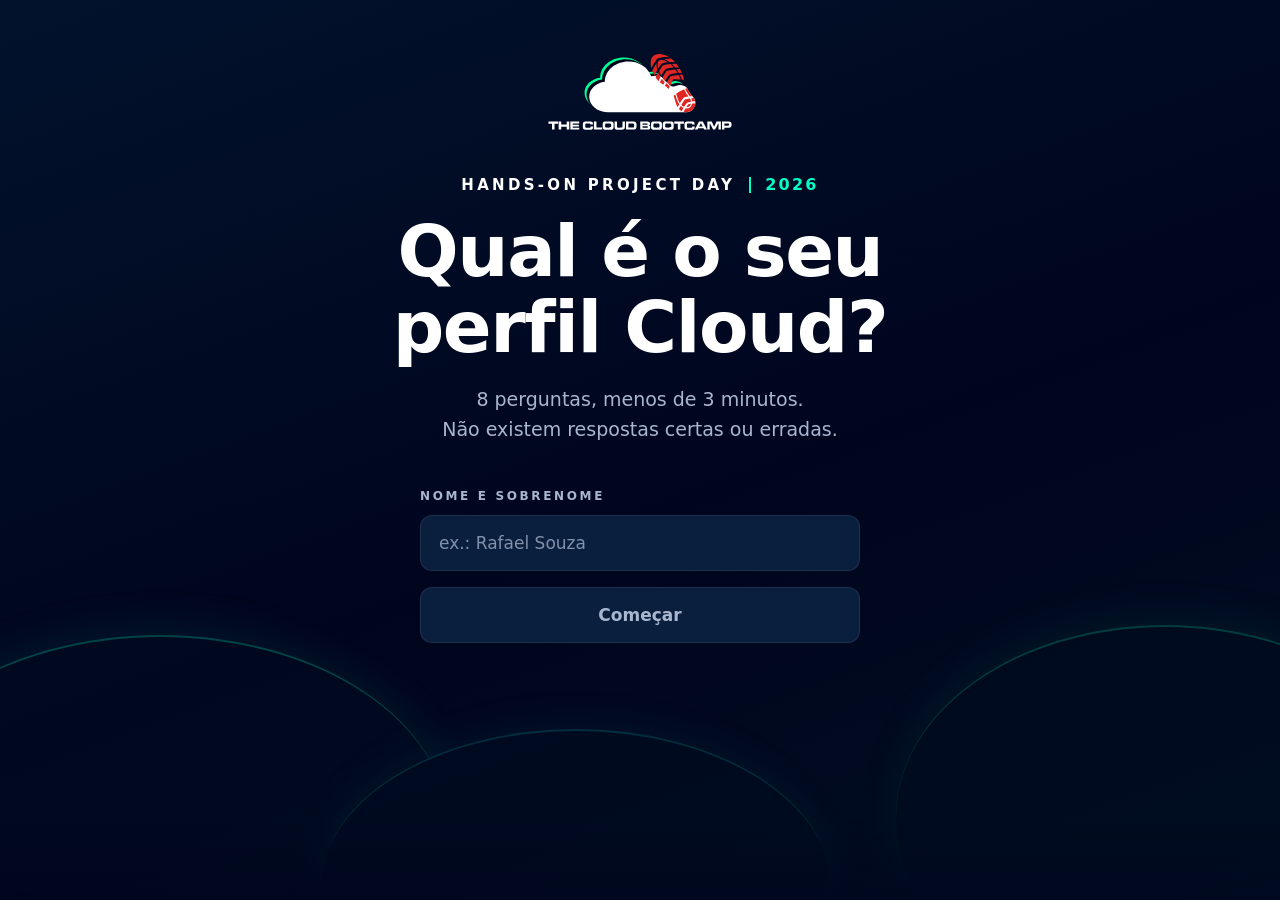
==== index.html @ 8b4b8406 "feat: Quizablauf von Start bis Ergebnis verbinden Mischen per Fisher-Yates, Dimension bleibt außerha" ====
<!DOCTYPE html>
<html lang="pt-BR">
<head>
  <meta charset="utf-8">
  <meta name="viewport" content="width=device-width, initial-scale=1">
  <title>Qual é o seu perfil Cloud? · Hands-on Project Day 2026</title>
  <link rel="stylesheet" href="./src/styles.css">
  <script type="module" src="./src/quiz.js"></script>
</head>
<body>
  <main>
    <section id="tela-inicio" class="tela tela-inicio" aria-labelledby="inicio-titulo">
      <div class="decor" aria-hidden="true">
        <div class="decor-predios">
          <span style="--w:28px;--h:60px"></span>
          <span style="--w:40px;--h:110px"></span>
          <span style="--w:24px;--h:80px"></span>
          <span style="--w:46px;--h:140px"></span>
          <span style="--w:30px;--h:70px"></span>
        </div>
        <span class="decor-colina decor-colina-1"></span>
        <span class="decor-colina decor-colina-2"></span>
        <span class="decor-colina decor-colina-3"></span>
        <span class="decor-fade"></span>
      </div>

      <div class="inicio-conteudo">
        <img class="inicio-logo" src="./assets/logo-tcb.svg" alt="The Cloud Bootcamp" width="211" height="87">

        <div class="inicio-cabecalho">
          <p class="evento">
            <span class="eyebrow">HANDS-ON PROJECT DAY</span>
            <span class="evento-divisor"></span>
            <span class="evento-ano">2026</span>
          </p>
          <h1 id="inicio-titulo" class="inicio-titulo" tabindex="-1">Qual é o seu perfil Cloud?</h1>
          <p class="inicio-sub">8 perguntas, menos de 3 minutos.<br>Não existem respostas certas ou erradas.</p>
        </div>

        <form id="form-inicio" class="form-inicio" novalidate>
          <label for="nome" class="eyebrow eyebrow-muted">NOME E SOBRENOME</label>
          <input id="nome" name="nome" type="text" class="campo" autocomplete="name" placeholder="ex.: Rafael Souza" maxlength="60" required>
          <button id="btn-comecar" type="submit" class="btn btn-primario" disabled>Começar</button>
          <p id="inicio-erro" class="erro" role="alert" hidden></p>
        </form>
      </div>
    </section>

    <section id="tela-quiz" class="tela tela-quiz" aria-labelledby="quiz-pergunta" hidden>
      <div class="quiz">
        <header class="quiz-topo">
          <div id="quiz-progresso" class="progresso" role="progressbar" aria-valuemin="1"></div>
          <div class="quiz-meta">
            <span class="eyebrow eyebrow-muted">HANDS-ON PROJECT DAY</span>
            <span class="contador"><span id="quiz-atual" class="contador-atual">01</span> / <span id="quiz-total">08</span></span>
          </div>
        </header>

        <h1 id="quiz-pergunta" class="quiz-pergunta" tabindex="-1"></h1>

        <div id="quiz-opcoes" class="opcoes" role="radiogroup" aria-labelledby="quiz-pergunta"></div>

        <nav class="quiz-nav" aria-label="Navegação do quiz">
          <button id="btn-voltar" type="button" class="btn btn-secundario">Voltar</button>
          <button id="btn-proxima" type="button" class="btn btn-primario" disabled>Próxima</button>
        </nav>
      </div>
    </section>

    <section id="tela-resultado" class="tela tela-resultado" aria-labelledby="resultado-titulo" hidden>
      <div class="resultado">
        <div class="resultado-perfil">
          <p class="eyebrow eyebrow-muted">SEU PERFIL CLOUD É</p>
          <h1 id="resultado-titulo" class="resultado-titulo" tabindex="-1"></h1>
          <div class="pill-afinidade">
            <span id="pill-icone" class="pill-icone" aria-hidden="true"></span>
            <span class="pill-divisor"></span>
            <span class="pill-textos">
              <span id="pill-rotulo" class="pill-rotulo"></span>
              <span id="pill-perfil" class="pill-perfil"></span>
            </span>
          </div>
          <p id="resultado-complementar" class="resultado-complementar" hidden></p>
        </div>

        <figure class="resultado-radar">
          <div id="radar-pagina" class="radar-pagina" role="img"></div>
          <figcaption>
            <ul id="resultado-pontos" class="resultado-pontos"></ul>
          </figcaption>
        </figure>

        <div class="resultado-cracha">
          <div class="resultado-cracha-titulo">
            <p class="eyebrow eyebrow-muted">SEU CRACHÁ VIRTUAL</p>
            <h2>Compartilhe com sua rede</h2>
          </div>
          <div id="cracha-preview" class="cracha-preview" role="img" aria-label="Prévia do crachá"></div>
          <div class="resultado-acoes">
            <button id="btn-baixar" type="button" class="btn btn-primario">Baixar crachá (PNG)</button>
            <button id="btn-refazer" type="button" class="btn btn-secundario">Refazer o quiz</button>
          </div>
          <p id="resultado-erro" class="erro" role="alert" hidden></p>
        </div>
      </div>
    </section>
  </main>
</body>
</html>
---- src/styles.css ----
/* Perfil Cloud TCB — tokens extraídos de DESIGN.md. Não criar variações. */

/* Fontes hospedadas no próprio site (OFL): sem requisição a terceiros. */
@font-face {
  font-family: 'Inter';
  font-style: normal;
  font-weight: 400 600;
  font-display: swap;
  src: url('../assets/fonts/inter-latin.woff2') format('woff2');
  unicode-range: U+0000-00FF, U+0131, U+0152-0153, U+02BB-02BC, U+02C6, U+02DA, U+02DC, U+0304, U+0308, U+0329, U+2000-206F, U+20AC, U+2122, U+2191, U+2193, U+2212, U+2215, U+FEFF, U+FFFD;
}

@font-face {
  font-family: 'Inter';
  font-style: normal;
  font-weight: 400 600;
  font-display: swap;
  src: url('../assets/fonts/inter-latin-ext.woff2') format('woff2');
  unicode-range: U+0100-02BA, U+02BD-02C5, U+02C7-02CC, U+02CE-02D7, U+02DD-02FF, U+0304, U+0308, U+0329, U+1D00-1DBF, U+1E00-1E9F, U+1EF2-1EFF, U+2020, U+20A0-20AB, U+20AD-20C4, U+2113, U+2C60-2C7F, U+A720-A7FF;
}

@font-face {
  font-family: 'Sora';
  font-style: normal;
  font-weight: 600 800;
  font-display: swap;
  src: url('../assets/fonts/sora-latin.woff2') format('woff2');
  unicode-range: U+0000-00FF, U+0131, U+0152-0153, U+02BB-02BC, U+02C6, U+02DA, U+02DC, U+0304, U+0308, U+0329, U+2000-206F, U+20AC, U+2122, U+2191, U+2193, U+2212, U+2215, U+FEFF, U+FFFD;
}

@font-face {
  font-family: 'Sora';
  font-style: normal;
  font-weight: 600 800;
  font-display: swap;
  src: url('../assets/fonts/sora-latin-ext.woff2') format('woff2');
  unicode-range: U+0100-02BA, U+02BD-02C5, U+02C7-02CC, U+02CE-02D7, U+02DD-02FF, U+0304, U+0308, U+0329, U+1D00-1DBF, U+1E00-1E9F, U+1EF2-1EFF, U+2020, U+20A0-20AB, U+20AD-20C4, U+2113, U+2C60-2C7F, U+A720-A7FF;
}

:root {
  /* Base (fundos) */
  --tcb-navy-900: #00051E;
  --tcb-navy-800: #010C20;
  --tcb-navy-700: #02122C;
  --tcb-navy-600: #0A1F3D;
  --tcb-navy-500: #183C78;

  /* Acento (identidade) */
  --tcb-green: #00FF95;
  --tcb-mint: #00FFC4;
  --tcb-aqua: #44FDD5;
  --tcb-cyan: #00E1EC;
  --tcb-teal: #00B490;
  --tcb-teal-deep: #008484;
  --tcb-red: #DF2622; /* só no logo e no ícone Security */

  /* Texto */
  --text-primary: #FFFFFF;
  --text-muted: #A9B6D0;
  --text-accent: #00FFC4;

  /* Cores por dimensão (fixas) */
  --dim-multicloud: #00E2FF;
  --dim-devops: #00FFC4;
  --dim-security: #FF272D;
  --dim-finops: #FFE874;
  --dim-data-ai: #A951F8;

  /* Gradientes */
  --bg-gradient: linear-gradient(160deg, #02122C 0%, #00051E 55%, #010E20 100%);
  --badge-border-gradient: linear-gradient(180deg, #00E1EC 0%, #00FFC4 18%, #183C78 55%, #3C609C 100%);

  /* Tipografia */
  --font-display: Sora, Inter, system-ui, sans-serif;
  --font-body: Inter, system-ui, sans-serif;
  --tracking-eyebrow: 0.22em;
  --tracking-vertical: 0.3em;

  /* Escala do crachá (base 1080×1350) */
  --badge-w: 1080px;
  --badge-h: 1350px;
  --badge-name: 92px;
  --badge-profile: 46px;
  --badge-eyebrow: 22px;
  --badge-radar-label: 20px;
  --badge-vertical: 14px;

  /* Componentes */
  --radius-badge: 28px;
  --radius-pill: 16px;
  --radius-button: 12px;
  --badge-padding: 64px;
  --border-subtle: rgba(255, 255, 255, 0.08);
  --pill-border: rgba(0, 255, 149, 0.6);
  --pill-bg: rgba(0, 255, 149, 0.08);
  --focus-glow: 0 0 0 3px rgba(0, 255, 149, 0.15);
  --radar-fill: rgba(0, 255, 196, 0.28);
}

*,
*::before,
*::after {
  box-sizing: border-box;
}

html,
body {
  margin: 0;
}

body {
  min-height: 100vh;
  background: var(--tcb-navy-900);
  color: var(--text-primary);
  font-family: var(--font-body);
  -webkit-font-smoothing: antialiased;
}

/* Gradiente fixo numa camada própria: background-attachment: fixed falha no iOS. */
body::before {
  content: '';
  position: fixed;
  inset: 0;
  z-index: -1;
  background: var(--bg-gradient);
}

/* Só uma tela visível por vez: as demais recebem o atributo hidden. */
.tela[hidden] {
  display: none;
}

.tela {
  position: relative;
  min-height: 100vh;
  display: flex;
  flex-direction: column;
  align-items: center;
}

[tabindex="-1"]:focus {
  outline: none;
}

/* ---------- Elementos comuns ---------- */

.eyebrow {
  font-size: 12px;
  font-weight: 600;
  letter-spacing: var(--tracking-eyebrow);
  text-transform: uppercase;
  color: var(--text-primary);
}

.eyebrow-muted {
  color: var(--text-muted);
}

.btn {
  height: 56px;
  padding: 0 32px;
  border-radius: var(--radius-button);
  border: 1px solid transparent;
  font: 600 17px var(--font-body);
  cursor: pointer;
  transition: box-shadow 0.2s, background-color 0.2s, border-color 0.2s, transform 0.2s;
}

.btn:focus-visible {
  outline: 2px solid var(--tcb-green);
  outline-offset: 3px;
}

.btn-primario {
  background: var(--tcb-green);
  border-color: var(--tcb-green);
  color: var(--tcb-navy-900);
}

.btn-primario:hover:not(:disabled) {
  box-shadow: 0 0 28px rgba(0, 255, 149, 0.35);
}

.btn-primario:active:not(:disabled) {
  transform: scale(0.98);
}

.btn-primario:disabled {
  background: var(--tcb-navy-600);
  border-color: var(--border-subtle);
  color: var(--text-muted);
  cursor: not-allowed;
}

.btn-secundario {
  background: transparent;
  border-color: rgba(255, 255, 255, 0.16);
  color: var(--text-primary);
}

.btn-secundario:hover {
  border-color: var(--text-muted);
  background: rgba(255, 255, 255, 0.04);
}

.campo {
  height: 56px;
  padding: 0 18px;
  border-radius: var(--radius-button);
  background: var(--tcb-navy-600);
  border: 1px solid var(--border-subtle);
  color: var(--text-primary);
  font: 500 17px var(--font-body);
  outline: none;
}

.campo::placeholder {
  color: var(--text-muted);
  opacity: 0.75;
}

.campo:focus {
  border-color: var(--tcb-green);
  box-shadow: var(--focus-glow);
}

.erro {
  margin: 0;
  font-size: 15px;
  color: var(--text-primary);
}

/* ---------- Tela inicial ---------- */

.tela-inicio {
  overflow: hidden;
  padding: clamp(32px, 6vh, 64px) 24px clamp(170px, 24vh, 240px);
}

.decor {
  position: absolute;
  inset: auto 0 0 0;
  height: clamp(150px, 22vh, 230px);
  pointer-events: none;
  opacity: 0.5;
}

.decor-predios {
  position: absolute;
  right: 6%;
  bottom: 40px;
  display: flex;
  align-items: flex-end;
  gap: 6px;
}

.decor-predios span {
  width: var(--w);
  height: var(--h);
  background: var(--tcb-navy-600);
  border: 1px solid var(--tcb-navy-500);
  border-bottom: none;
  border-radius: 3px 3px 0 0;
}

.decor-colina {
  position: absolute;
  border-radius: 50%;
  background: var(--tcb-navy-800);
}

.decor-colina-1 {
  left: -10%;
  bottom: -60%;
  width: 45%;
  aspect-ratio: 1.5;
  border-top: 2px solid rgba(0, 180, 144, 0.7);
  box-shadow: 0 -12px 40px rgba(0, 180, 144, 0.18);
}

.decor-colina-2 {
  left: 25%;
  bottom: -75%;
  width: 40%;
  aspect-ratio: 1.6;
  border-top: 2px solid rgba(0, 132, 132, 0.6);
  box-shadow: 0 -10px 36px rgba(0, 132, 132, 0.15);
}

.decor-colina-3 {
  right: -12%;
  bottom: -55%;
  width: 42%;
  aspect-ratio: 1.4;
  border-top: 2px solid rgba(0, 180, 144, 0.6);
  box-shadow: 0 -12px 40px rgba(0, 180, 144, 0.16);
}

.decor-fade {
  position: absolute;
  inset: auto 0 0 0;
  height: 40%;
  background: linear-gradient(180deg, rgba(0, 5, 30, 0) 0%, var(--tcb-navy-900) 100%);
}

.inicio-conteudo {
  position: relative;
  z-index: 1;
  width: 100%;
  max-width: 640px;
  display: flex;
  flex-direction: column;
  align-items: center;
  gap: clamp(28px, 5vh, 48px);
  text-align: center;
}

.inicio-logo {
  height: clamp(56px, 8vw, 76px);
  width: auto;
}

.inicio-cabecalho {
  display: flex;
  flex-direction: column;
  align-items: center;
  gap: 20px;
}

.evento {
  margin: 0;
  display: flex;
  align-items: center;
  justify-content: center;
  flex-wrap: wrap;
  gap: 14px;
}

.evento .eyebrow {
  font-size: clamp(12px, 1.6vw, 15px);
}

.evento-divisor {
  width: 2px;
  height: 16px;
  background: var(--tcb-mint);
}

.evento-ano {
  font-family: var(--font-display);
  font-size: clamp(13px, 1.7vw, 16px);
  font-weight: 700;
  letter-spacing: 0.14em;
  color: var(--tcb-mint);
}

.inicio-titulo {
  margin: 0;
  font-family: var(--font-display);
  font-weight: 800;
  font-size: clamp(38px, 7vw, 72px);
  line-height: 1.05;
  letter-spacing: -0.02em;
  text-wrap: balance;
}

.inicio-sub {
  margin: 0;
  max-width: 440px;
  font-size: clamp(16px, 2vw, 19px);
  line-height: 1.55;
  color: var(--text-muted);
  text-wrap: balance;
}

.form-inicio {
  width: 100%;
  max-width: 440px;
  display: flex;
  flex-direction: column;
  gap: 12px;
  text-align: left;
}

.form-inicio .btn {
  margin-top: 4px;
}

/* ---------- Tela do quiz ---------- */

.tela-quiz {
  padding: clamp(24px, 5vh, 48px) 20px;
}

.quiz {
  width: 100%;
  max-width: 720px;
  flex: 1;
  display: flex;
  flex-direction: column;
  gap: clamp(28px, 5vh, 44px);
}

.quiz-topo {
  display: flex;
  flex-direction: column;
  gap: 14px;
}

.progresso {
  display: grid;
  grid-auto-flow: column;
  grid-auto-columns: minmax(0, 1fr);
  gap: 6px;
}

.progresso-segmento {
  height: 6px;
  border-radius: 3px;
  background: var(--tcb-navy-600);
  transition: background-color 0.2s, box-shadow 0.2s;
}

.progresso-segmento.is-feito {
  background: var(--tcb-green);
}

.progresso-segmento.is-atual {
  background: var(--tcb-mint);
  box-shadow: 0 0 12px rgba(0, 255, 196, 0.7), 0 0 2px var(--tcb-mint);
}

.quiz-meta {
  display: flex;
  justify-content: space-between;
  align-items: center;
  gap: 12px;
}

.contador {
  font-size: 14px;
  font-weight: 600;
  letter-spacing: 0.12em;
  color: var(--text-muted);
  font-variant-numeric: tabular-nums;
}

.contador-atual {
  color: var(--text-primary);
}

.quiz-pergunta {
  margin: 0;
  font-family: var(--font-display);
  font-weight: 600;
  font-size: clamp(20px, 2.4vw, 26px);
  line-height: 1.35;
  letter-spacing: -0.01em;
  text-wrap: balance;
}

.opcoes {
  display: flex;
  flex-direction: column;
  gap: 12px;
}

.opcao {
  display: flex;
  align-items: center;
  gap: 16px;
  width: 100%;
  min-height: 72px;
  padding: 16px 20px;
  border-radius: 14px;
  background: var(--tcb-navy-600);
  border: 1px solid var(--border-subtle);
  color: var(--text-primary);
  font: 400 16px/1.5 var(--font-body);
  text-align: left;
  cursor: pointer;
  transition: border-color 0.15s, box-shadow 0.15s, background-color 0.15s;
}

.opcao:hover,
.opcao:focus-visible,
.opcao[aria-checked="true"] {
  border-color: var(--tcb-green);
  box-shadow: var(--focus-glow);
  outline: none;
}

.opcao[aria-checked="true"] {
  background: rgba(0, 255, 149, 0.06);
}

.opcao-letra {
  flex: none;
  width: 36px;
  height: 36px;
  border-radius: 50%;
  display: grid;
  place-items: center;
  font-family: var(--font-display);
  font-weight: 700;
  font-size: 15px;
  color: var(--text-muted);
  border: 1px solid rgba(169, 182, 208, 0.4);
}

.opcao[aria-checked="true"] .opcao-letra {
  background: var(--tcb-green);
  border-color: var(--tcb-green);
  color: var(--tcb-navy-900);
}

.opcao-texto {
  flex: 1;
  min-width: 0;
  text-wrap: pretty;
}

.quiz-nav {
  margin-top: auto;
  padding-top: 8px;
  display: flex;
  justify-content: space-between;
  gap: 12px;
}

.quiz-nav .btn {
  height: 52px;
  font-size: 16px;
}

/* ---------- Tela de resultado ---------- */

.tela-resultado {
  padding: clamp(40px, 7vh, 80px) 20px 96px;
}

.resultado {
  width: 100%;
  max-width: 960px;
  display: flex;
  flex-direction: column;
  align-items: center;
  gap: clamp(48px, 8vh, 96px);
  text-align: center;
}

.resultado-perfil,
.resultado-cracha {
  width: 100%;
  display: flex;
  flex-direction: column;
  align-items: center;
  gap: 24px;
}

.resultado .eyebrow {
  margin: 0;
  font-size: clamp(12px, 1.5vw, 15px);
}

.pill-afinidade {
  display: flex;
  align-items: center;
  gap: 18px;
  max-width: 100%;
  padding: 14px 24px;
  border-radius: var(--radius-pill);
  border: 1.5px solid var(--pill-border);
  background: var(--pill-bg);
  text-align: left;
}

.pill-icone {
  flex: none;
  width: 40px;
  height: 40px;
}

.pill-icone svg {
  display: block;
}

.pill-divisor {
  flex: none;
  width: 1px;
  align-self: stretch;
  background: var(--pill-border);
}

.pill-textos {
  display: flex;
  flex-direction: column;
  gap: 4px;
  min-width: 0;
}

.pill-rotulo {
  font-size: 11px;
  font-weight: 600;
  letter-spacing: var(--tracking-eyebrow);
  color: var(--text-muted);
}

.pill-perfil {
  font-family: var(--font-display);
  font-size: clamp(18px, 2.4vw, 24px);
  font-weight: 700;
  color: var(--tcb-green);
  overflow-wrap: anywhere;
}

.resultado-complementar {
  margin: 0;
  font-size: 16px;
  color: var(--text-muted);
}

.resultado-radar {
  margin: 0;
  width: 100%;
  display: flex;
  flex-wrap: wrap;
  align-items: center;
  justify-content: center;
  gap: 24px 48px;
}

.radar-pagina {
  width: min(100%, 520px);
}

.radar-pagina svg {
  display: block;
  width: 100%;
  height: auto;
}

.resultado-pontos {
  margin: 0;
  padding: 0;
  list-style: none;
  display: flex;
  flex-direction: column;
  gap: 10px;
  min-width: min(100%, 280px);
  text-align: left;
}

.resultado-pontos li {
  display: flex;
  justify-content: space-between;
  gap: 16px;
  padding: 10px 14px;
  border-radius: var(--radius-button);
  background: var(--tcb-navy-600);
  border: 1px solid var(--border-subtle);
  font-size: 15px;
}

.pontos-nome::before {
  content: '';
  display: inline-block;
  width: 10px;
  height: 10px;
  margin-right: 10px;
  border-radius: 50%;
  background: var(--cor);
}

.pontos-valor {
  color: var(--text-muted);
  font-variant-numeric: tabular-nums;
}

.resultado-cracha-titulo {
  display: flex;
  flex-direction: column;
  gap: 10px;
}

.resultado-cracha-titulo h2 {
  margin: 0;
  font-family: var(--font-display);
  font-size: clamp(24px, 3vw, 32px);
  font-weight: 700;
}

.resultado-titulo {
  margin: 0;
  font-family: var(--font-display);
  font-weight: 800;
  font-size: clamp(40px, 7.5vw, 92px);
  line-height: 1.02;
  letter-spacing: -0.02em;
  color: var(--tcb-mint);
  text-shadow: 0 0 40px rgba(0, 255, 196, 0.35);
  text-wrap: balance;
}

.cracha-preview {
  width: min(100%, 540px);
  aspect-ratio: 4 / 5;
  filter: drop-shadow(0 30px 60px rgba(0, 0, 0, 0.5));
}

.cracha-preview svg {
  display: block;
  width: 100%;
  height: auto;
}

.resultado-acoes {
  width: 100%;
  max-width: 540px;
  display: flex;
  flex-wrap: wrap;
  justify-content: center;
  gap: 12px;
}

.resultado-acoes .btn {
  flex: 1 1 220px;
}
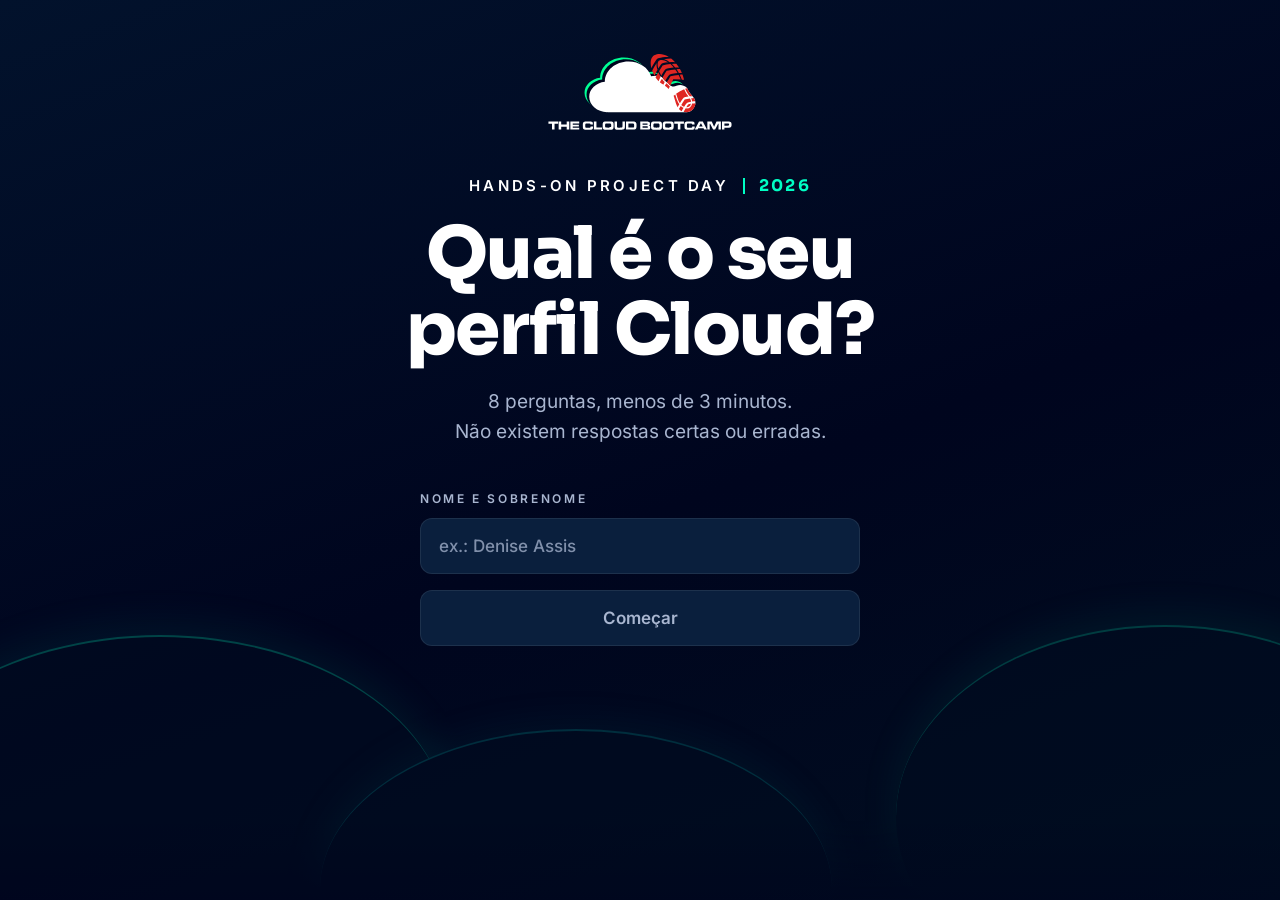
==== commit d7499ff0: "fix: Beispielname Denise Assis statt Rafael Souza Co-Authored-By: Claude Opus 5.5 <noreply@anthropic" ====
--- a/index.html
+++ b/index.html
@@ -39,7 +39,7 @@
 
         <form id="form-inicio" class="form-inicio" novalidate>
           <label for="nome" class="eyebrow eyebrow-muted">NOME E SOBRENOME</label>
-          <input id="nome" name="nome" type="text" class="campo" autocomplete="name" placeholder="ex.: Rafael Souza" maxlength="60" required>
+          <input id="nome" name="nome" type="text" class="campo" autocomplete="name" placeholder="ex.: Denise Assis" maxlength="60" required>
           <button id="btn-comecar" type="submit" class="btn btn-primario" disabled>Começar</button>
           <p id="inicio-erro" class="erro" role="alert" hidden></p>
         </form>
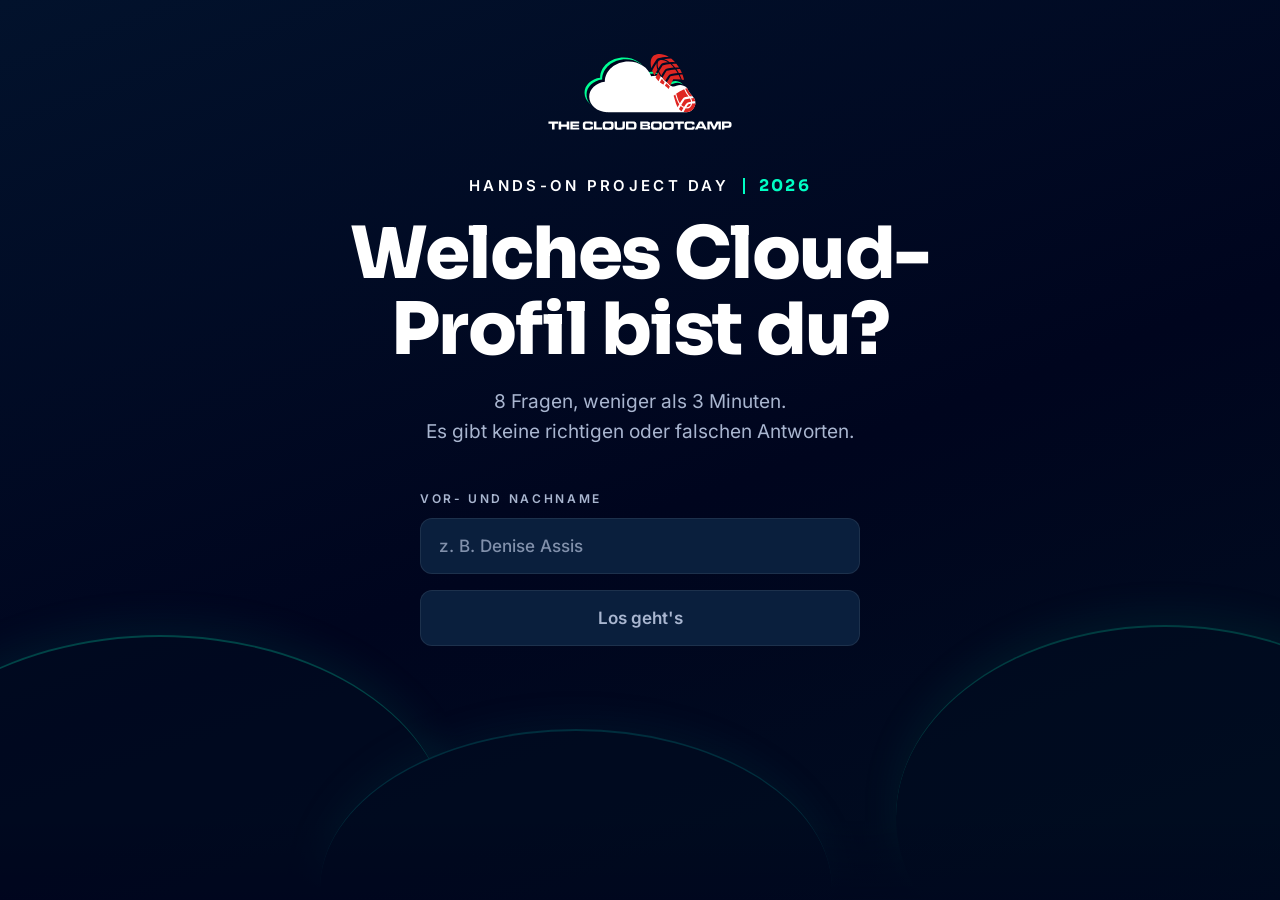
==== commit a58e10ec: "feat: Oberfläche, Fragen und Badge komplett auf Deutsch Fragen und Antworten übersetzt (IDs und Dime" ====
--- a/index.html
+++ b/index.html
@@ -1,9 +1,9 @@
 <!DOCTYPE html>
-<html lang="pt-BR">
+<html lang="de">
 <head>
   <meta charset="utf-8">
   <meta name="viewport" content="width=device-width, initial-scale=1">
-  <title>Qual é o seu perfil Cloud? · Hands-on Project Day 2026</title>
+  <title>Welches Cloud-Profil bist du? · Hands-on Project Day 2026</title>
   <link rel="stylesheet" href="./src/styles.css">
   <script type="module" src="./src/quiz.js"></script>
 </head>
@@ -33,14 +33,14 @@
             <span class="evento-divisor"></span>
             <span class="evento-ano">2026</span>
           </p>
-          <h1 id="inicio-titulo" class="inicio-titulo" tabindex="-1">Qual é o seu perfil Cloud?</h1>
-          <p class="inicio-sub">8 perguntas, menos de 3 minutos.<br>Não existem respostas certas ou erradas.</p>
+          <h1 id="inicio-titulo" class="inicio-titulo" tabindex="-1">Welches Cloud-Profil bist du?</h1>
+          <p class="inicio-sub">8 Fragen, weniger als 3 Minuten.<br>Es gibt keine richtigen oder falschen Antworten.</p>
         </div>
 
         <form id="form-inicio" class="form-inicio" novalidate>
-          <label for="nome" class="eyebrow eyebrow-muted">NOME E SOBRENOME</label>
-          <input id="nome" name="nome" type="text" class="campo" autocomplete="name" placeholder="ex.: Denise Assis" maxlength="60" required>
-          <button id="btn-comecar" type="submit" class="btn btn-primario" disabled>Começar</button>
+          <label for="nome" class="eyebrow eyebrow-muted">VOR- UND NACHNAME</label>
+          <input id="nome" name="nome" type="text" class="campo" autocomplete="name" placeholder="z. B. Denise Assis" maxlength="60" required>
+          <button id="btn-comecar" type="submit" class="btn btn-primario" disabled>Los geht's</button>
           <p id="inicio-erro" class="erro" role="alert" hidden></p>
         </form>
       </div>
@@ -60,9 +60,9 @@
 
         <div id="quiz-opcoes" class="opcoes" role="radiogroup" aria-labelledby="quiz-pergunta"></div>
 
-        <nav class="quiz-nav" aria-label="Navegação do quiz">
-          <button id="btn-voltar" type="button" class="btn btn-secundario">Voltar</button>
-          <button id="btn-proxima" type="button" class="btn btn-primario" disabled>Próxima</button>
+        <nav class="quiz-nav" aria-label="Quiz-Navigation">
+          <button id="btn-voltar" type="button" class="btn btn-secundario">Zurück</button>
+          <button id="btn-proxima" type="button" class="btn btn-primario" disabled>Weiter</button>
         </nav>
       </div>
     </section>
@@ -70,7 +70,7 @@
     <section id="tela-resultado" class="tela tela-resultado" aria-labelledby="resultado-titulo" hidden>
       <div class="resultado">
         <div class="resultado-perfil">
-          <p class="eyebrow eyebrow-muted">SEU PERFIL CLOUD É</p>
+          <p class="eyebrow eyebrow-muted">DEIN CLOUD-PROFIL IST</p>
           <h1 id="resultado-titulo" class="resultado-titulo" tabindex="-1"></h1>
           <div class="pill-afinidade">
             <span id="pill-icone" class="pill-icone" aria-hidden="true"></span>
@@ -92,13 +92,13 @@
 
         <div class="resultado-cracha">
           <div class="resultado-cracha-titulo">
-            <p class="eyebrow eyebrow-muted">SEU CRACHÁ VIRTUAL</p>
-            <h2>Compartilhe com sua rede</h2>
+            <p class="eyebrow eyebrow-muted">DEIN VIRTUELLES BADGE</p>
+            <h2>Teile es mit deinem Netzwerk</h2>
           </div>
-          <div id="cracha-preview" class="cracha-preview" role="img" aria-label="Prévia do crachá"></div>
+          <div id="cracha-preview" class="cracha-preview" role="img" aria-label="Vorschau des Badges"></div>
           <div class="resultado-acoes">
-            <button id="btn-baixar" type="button" class="btn btn-primario">Baixar crachá (PNG)</button>
-            <button id="btn-refazer" type="button" class="btn btn-secundario">Refazer o quiz</button>
+            <button id="btn-baixar" type="button" class="btn btn-primario">Badge herunterladen (PNG)</button>
+            <button id="btn-refazer" type="button" class="btn btn-secundario">Quiz wiederholen</button>
           </div>
           <p id="resultado-erro" class="erro" role="alert" hidden></p>
         </div>
